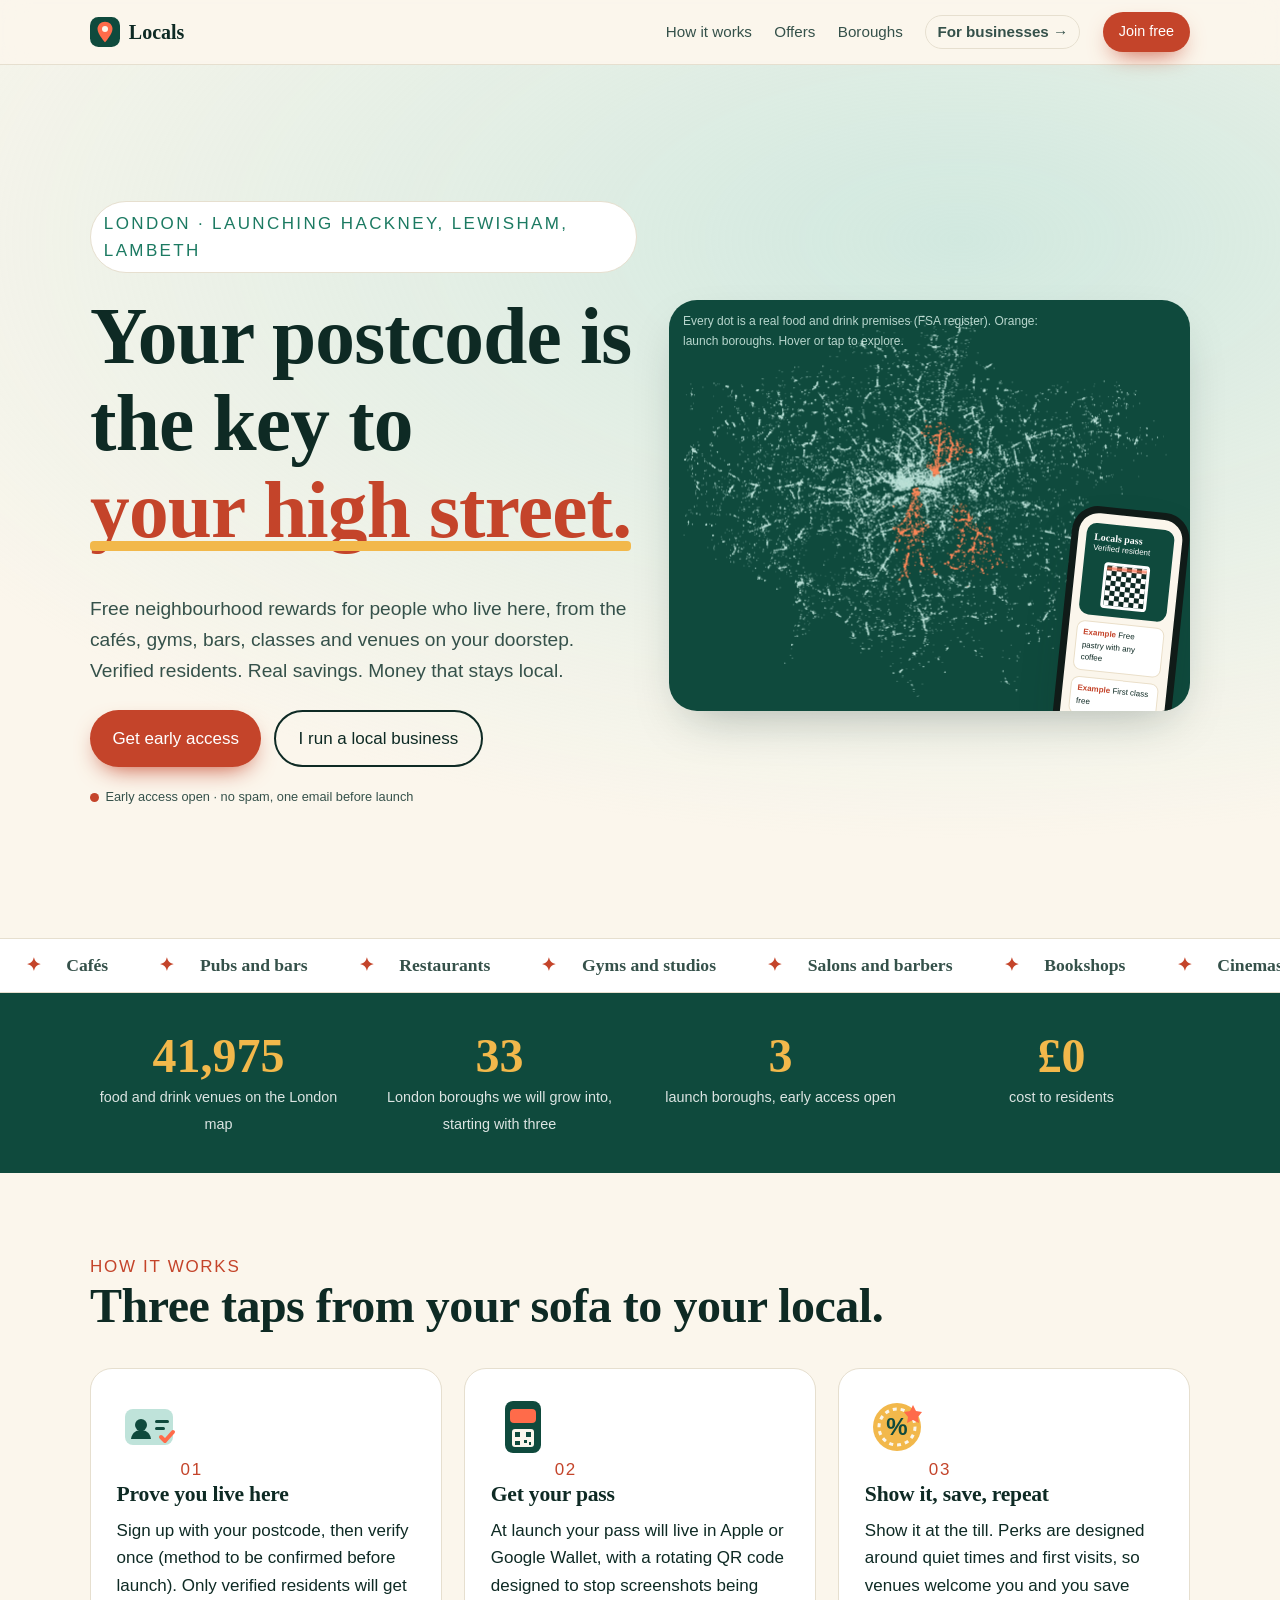
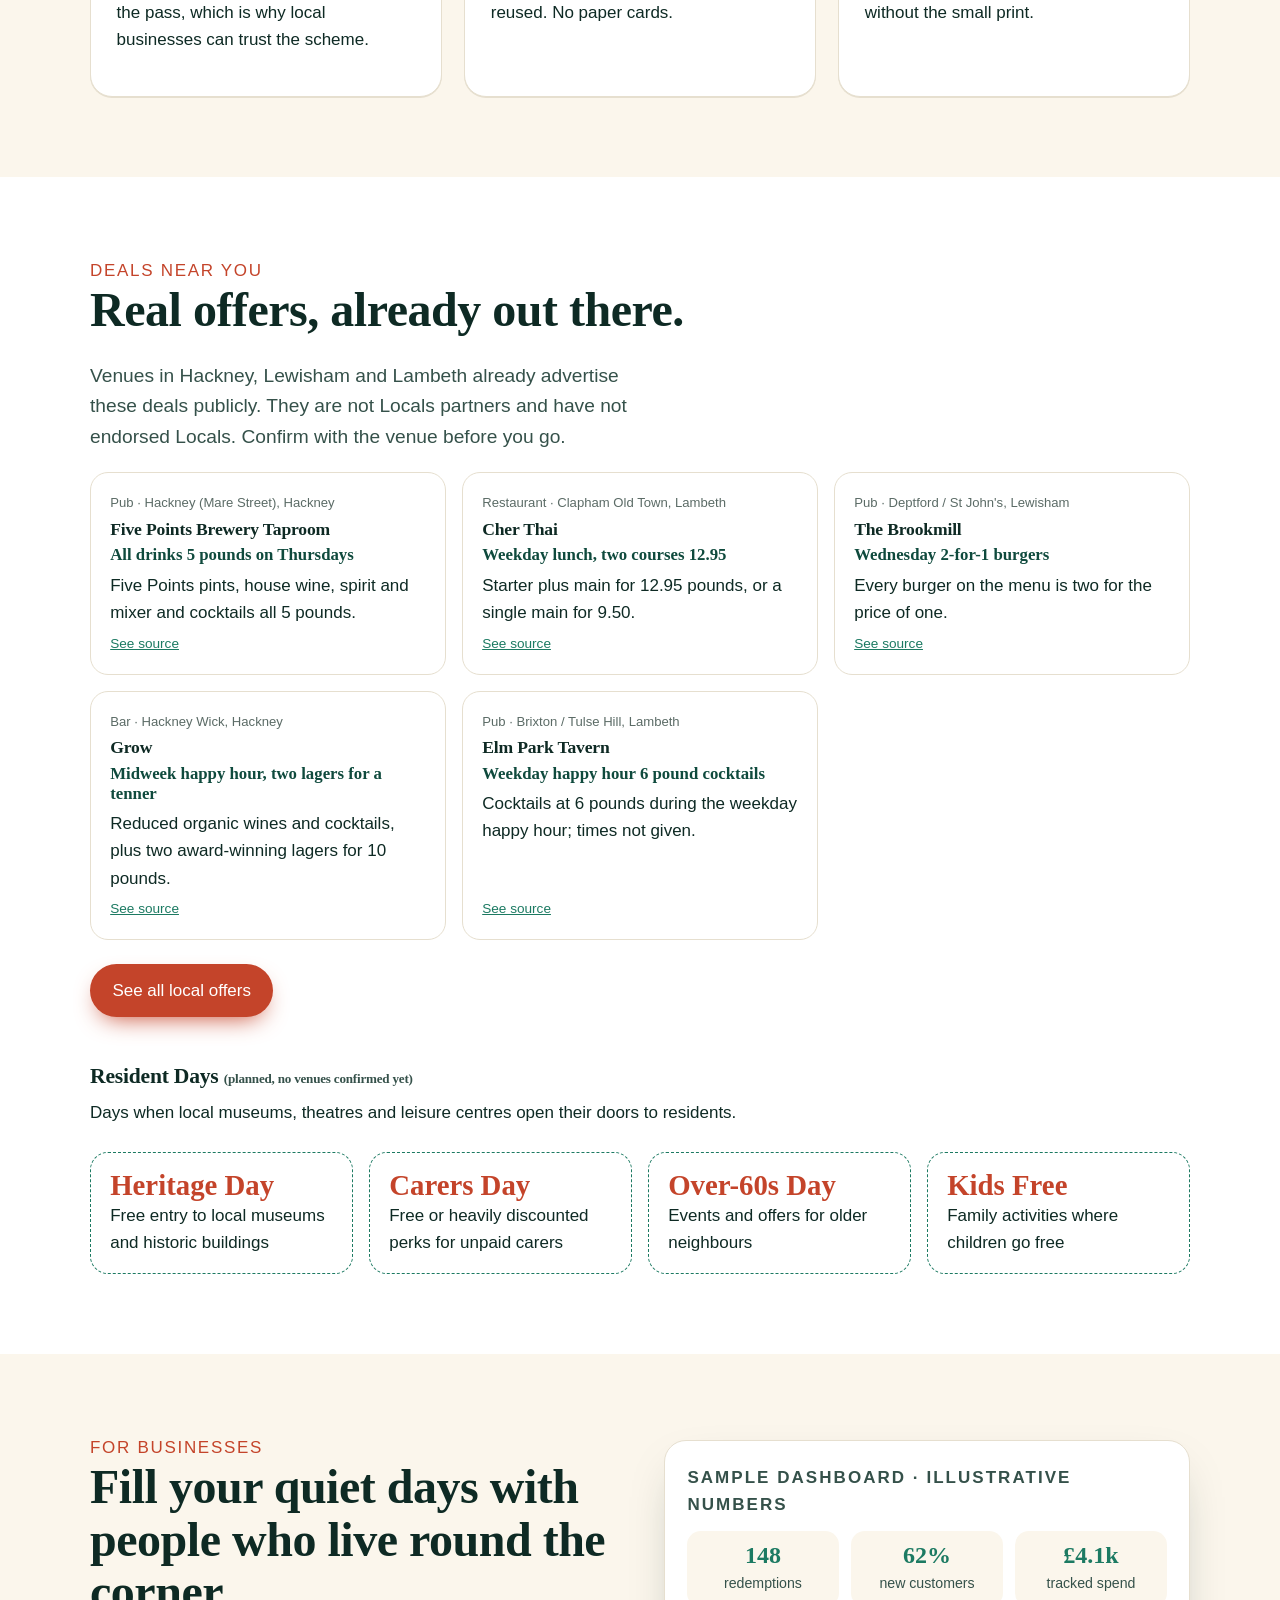
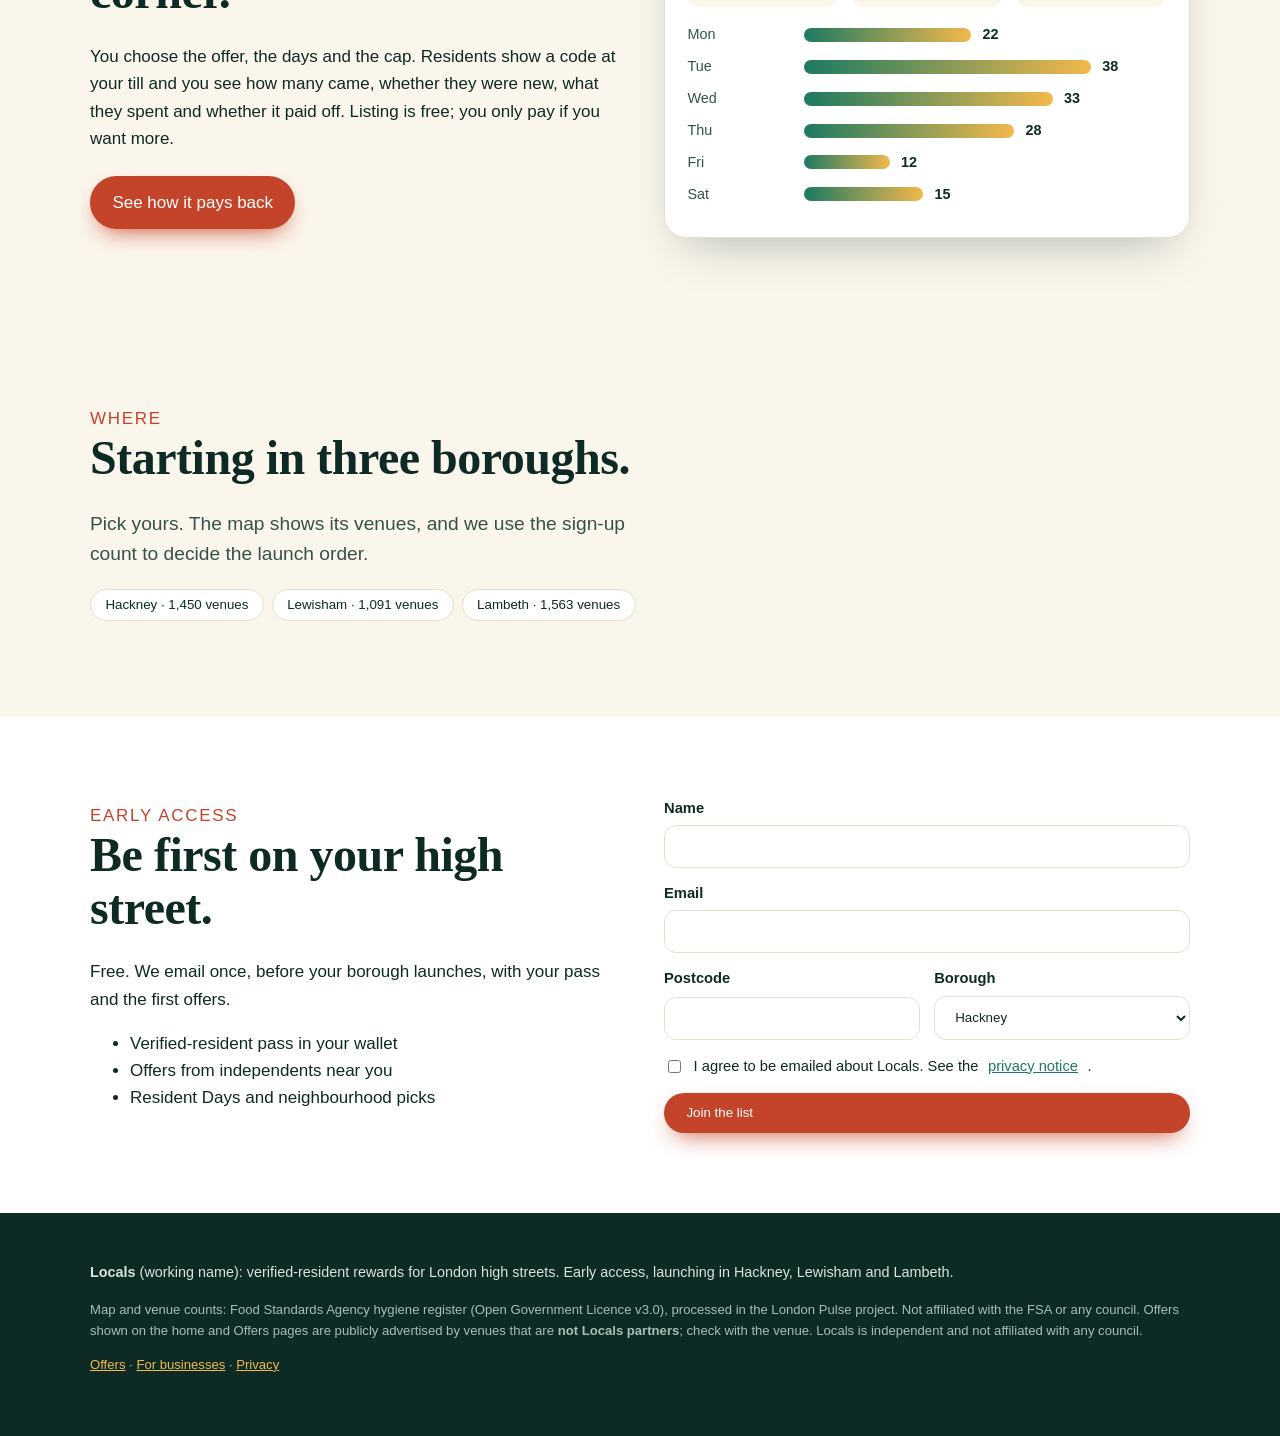
==== site/index.html @ 4d1e6194 "Launch Locals: resident site, business pages and live offers directory Static site with venue map, s" ====
<!DOCTYPE html>
<html lang="en-GB">
<head>
<meta charset="utf-8">
<meta name="viewport" content="width=device-width,initial-scale=1">
<title>Locals: free rewards for London residents, from your own high street</title>
<meta name="description" content="Verified-resident rewards from local businesses. Launching in Hackney, Lewisham and Lambeth.">
<meta property="og:title" content="Locals: free rewards for London residents, from your own high street"><meta property="og:description" content="Verified-resident rewards from local businesses. Launching in Hackney, Lewisham and Lambeth."><meta property="og:type" content="website">

<meta name="theme-color" content="#0f4a3d">
<meta property="og:image" content="https://cloudcruncher.github.io/london-locals/img/og.png"><meta name="twitter:card" content="summary_large_image">
<link rel="icon" href="img/favicon.svg" type="image/svg+xml">
<link rel="stylesheet" href="css/style.css">
</head>
<body class="res">
<a class="sr" href="#main">Skip to content</a>
<header class="top"><div class="wrap">
<a class="logo" href="index.html" aria-label="Locals home"><svg viewBox="0 0 32 32" aria-hidden="true"><rect width="32" height="32" rx="9" fill="#0f4a3d"/><path d="M16 5c-4.6 0-8 3.4-8 7.8 0 5.3 8 14.2 8 14.2s8-8.9 8-14.2C24 8.4 20.6 5 16 5z" fill="#ff6b4a"/><circle cx="16" cy="12.8" r="3.2" fill="#fbf6ec"/></svg>Locals</a>
<nav class="main" aria-label="Main"><a class="hide-sm" href="index.html#how">How it works</a><a href="offers.html">Offers</a><a href="index.html#boroughs">Boroughs</a><a class="aud" href="business.html">For businesses &rarr;</a><a class="btn sm" href="index.html#join">Join free</a></nav>
</div></header>

<main id="main">
<section class="hero"><div class="wrap">
<div>
<span class="eyebrow">London &middot; launching Hackney, Lewisham, Lambeth</span>
<h1>Your postcode is the key to <em>your high street.</em></h1>
<p class="lead">Free neighbourhood rewards for people who live here, from the cafés, gyms, bars, classes and venues on your doorstep. Verified residents. Real savings. Money that stays local.</p>
<div class="cta"><a class="btn" href="#join">Get early access</a><a class="btn alt" href="business.html">I run a local business</a></div>
<span class="badge-live">Early access open &middot; no spam, one email before launch</span>
</div>
<div class="mapbox" >
<canvas id="map" role="img" aria-label="Animated dot map of every food and drink premises in London"></canvas>
<div class="tip" id="tip"></div>
<div class="mapnote">Every dot is a real food and drink premises (FSA register). Orange: launch boroughs. Hover or tap to explore.</div>
<div class="phone" aria-hidden="true"><div class="scr"><div class="pass"><b>Locals pass</b>Verified resident<div class="qr"></div></div><div class="mini"><i>Example</i> Free pastry with any coffee</div><div class="mini"><i>Example</i> First class free</div><div class="mini"><i>Example</i> 2-for-1 Tuesdays</div></div></div>
</div>
</div></section>
<div class="marquee" aria-hidden="true"><div><span>Cafés</span><span>Pubs and bars</span><span>Restaurants</span><span>Gyms and studios</span><span>Salons and barbers</span><span>Bookshops</span><span>Cinemas and theatres</span><span>Classes and workshops</span><span>Markets</span><span>Cafés</span><span>Pubs and bars</span><span>Restaurants</span><span>Gyms and studios</span><span>Salons and barbers</span><span>Bookshops</span><span>Cinemas and theatres</span><span>Classes and workshops</span><span>Markets</span></div></div>
<div class="stats"><div class="wrap">
<div><b data-count="42399">0</b><span>food and drink venues on the London map</span></div>
<div><b data-count="33">0</b><span>London boroughs we will grow into, starting with three</span></div>
<div><b data-count="3">0</b><span>launch boroughs, early access open</span></div>
<div><b data-pre="£" data-count="0">£0</b><span>cost to residents</span></div>
</div></div>

<section id="how"><div class="wrap">
<span class="num">HOW IT WORKS</span><h2 class="reveal">Three taps from your sofa to your local.</h2>
<div class="steps">
<div class="card reveal"><svg class="ico" viewBox="0 0 64 64" aria-hidden="true"><rect x="8" y="14" width="48" height="36" rx="8" fill="#bfe3da"/><circle cx="24" cy="30" r="6" fill="#0f4a3d"/><path d="M14 44c1-7 6-9 10-9s9 2 10 9z" fill="#0f4a3d"/><rect x="38" y="25" width="14" height="3" rx="1.5" fill="#0f4a3d"/><rect x="38" y="32" width="10" height="3" rx="1.5" fill="#0f4a3d"/><path d="M44 42l4 4 8-9" stroke="#ff6b4a" stroke-width="4" fill="none" stroke-linecap="round" stroke-linejoin="round"/></svg><span class="num">01</span><h3>Prove you live here</h3><p>Sign up with your postcode, then verify once (method to be confirmed before launch). Only verified residents will get the pass, which is why local businesses can trust the scheme.</p></div>
<div class="card reveal"><svg class="ico" viewBox="0 0 64 64" aria-hidden="true"><rect x="14" y="6" width="36" height="52" rx="8" fill="#0f4a3d"/><rect x="19" y="14" width="26" height="14" rx="4" fill="#ff6b4a"/><rect x="21" y="34" width="22" height="18" rx="3" fill="#fbf6ec"/><path d="M24 37h5v5h-5zM35 37h5v5h-5zM24 46h5v4h-5zM33 45h3v3h-3zM38 47h2v3h-2z" fill="#0f4a3d"/></svg><span class="num">02</span><h3>Get your pass</h3><p>At launch your pass will live in Apple or Google Wallet, with a rotating QR code designed to stop screenshots being reused. No paper cards.</p></div>
<div class="card reveal"><svg class="ico" viewBox="0 0 64 64" aria-hidden="true"><circle cx="32" cy="32" r="24" fill="#f2b84b"/><circle cx="32" cy="32" r="18" fill="none" stroke="#fbf6ec" stroke-width="3" stroke-dasharray="4 4"/><text x="32" y="40" text-anchor="middle" font-size="24" font-weight="700" font-family="Georgia" fill="#0f4a3d">%</text><path d="M48 10l3 6 6 1-4 5 1 6-6-3-6 3 1-6-4-5 6-1z" fill="#ff6b4a"/></svg><span class="num">03</span><h3>Show it, save, repeat</h3><p>Show it at the till. Perks are designed around quiet times and first visits, so venues welcome you and you save without the small print.</p></div>
</div></div></section>

<section id="offers" style="background:var(--paper)"><div class="wrap">
<span class="num">DEALS NEAR YOU</span><h2 class="reveal">Real offers, already out there.</h2>
<p class="lead">Venues in Hackney, Lewisham and Lambeth already advertise these deals publicly. They are not Locals partners and have not endorsed Locals. Confirm with the venue before you go.</p>
<div class="dir" id="teaser" aria-live="polite"></div>
<p style="margin-top:1.5rem"><a class="btn" href="offers.html">See all local offers</a></p>
<h3 style="margin-top:3rem">Resident Days <span class="fine">(planned, no venues confirmed yet)</span></h3>
<p>Days when local museums, theatres and leisure centres open their doors to residents.</p>
<div class="days">
<div class="day reveal"><b>Heritage Day</b>Free entry to local museums and historic buildings</div>
<div class="day reveal"><b>Carers Day</b>Free or heavily discounted perks for unpaid carers</div>
<div class="day reveal"><b>Over-60s Day</b>Events and offers for older neighbours</div>
<div class="day reveal"><b>Kids Free</b>Family activities where children go free</div>
</div>
</div></section>

<section><div class="wrap split">
<div>
<span class="num">FOR BUSINESSES</span><h2 class="reveal">Fill your quiet days with people who live round the corner.</h2>
<p>You choose the offer, the days and the cap. Residents show a code at your till and you see how many came, whether they were new, what they spent and whether it paid off. Listing is free; you only pay if you want more.</p>
<div class="cta"><a class="btn" href="business.html">See how it pays back</a></div>
</div>
<div class="dash reveal">
<h4>Sample dashboard &middot; illustrative numbers</h4>
<div class="kpis"><div><b>148</b><small>redemptions</small></div><div><b>62%</b><small>new customers</small></div><div><b>£4.1k</b><small>tracked spend</small></div></div>
<div class="bar"><span>Mon</span><i data-w="35"></i><b>22</b></div>
<div class="bar"><span>Tue</span><i data-w="60"></i><b>38</b></div>
<div class="bar"><span>Wed</span><i data-w="52"></i><b>33</b></div>
<div class="bar"><span>Thu</span><i data-w="44"></i><b>28</b></div>
<div class="bar"><span>Fri</span><i data-w="18"></i><b>12</b></div>
<div class="bar"><span>Sat</span><i data-w="25"></i><b>15</b></div>
</div>
</div></section>

<section id="boroughs"><div class="wrap">
<span class="num">WHERE</span><h2 class="reveal">Starting in three boroughs.</h2>
<p class="lead">Pick yours. The map shows its venues, and we use the sign-up count to decide the launch order.</p>
<div class="chips" id="bchips" role="group" aria-label="Borough"></div>
</div></section>

<section id="join" style="background:var(--paper)"><div class="wrap split">
<div><span class="num">EARLY ACCESS</span><h2>Be first on your high street.</h2><p>Free. We email once, before your borough launches, with your pass and the first offers.</p>
<ul><li>Verified-resident pass in your wallet</li><li>Offers from independents near you</li><li>Resident Days and neighbourhood picks</li></ul></div>
<form class="f" data-signup="resident" novalidate>
<label>Name<input name="name" autocomplete="name" required></label>
<label>Email<input name="email" type="email" autocomplete="email" required></label>
<div class="row"><label>Postcode<input name="postcode" autocomplete="postal-code" required></label>
<label>Borough<select name="borough" id="bsel"><option>Hackney</option><option>Lewisham</option><option>Lambeth</option><option>Another London borough</option></select></label></div>
<input name="website" tabindex="-1" autocomplete="off" style="position:absolute;left:-9999px" aria-hidden="true">
<label style="font-weight:400;display:flex;gap:.6rem"><input type="checkbox" name="consent" required style="width:auto">I agree to be emailed about Locals. See the <a href="privacy.html">privacy notice</a>.</label>
<button class="btn" type="submit">Join the list</button>
<div class="msg" role="status"></div>
</form>
</div></section>
</main>
<script src="config.js"></script>
<script src="js/model.js"></script>
<script src="js/map.js"></script>
<script src="js/main.js"></script>
<script src="js/teaser.js"></script>
<script>
(async()=>{
  const meta=await fetch('data/boroughs.json').then(r=>r.json()), M=LocalsModel;
  const chips=document.getElementById('bchips'),sel=document.getElementById('bsel');
  LOCALS.LAUNCH_BOROUGHS.forEach(n=>{const b=meta.boroughs.find(x=>x.name===n),c=document.createElement('button');c.type='button';c.className='chip';c.setAttribute('aria-pressed','false');
    c.textContent=n+' \u00b7 '+b.venues.toLocaleString('en-GB')+' venues';
    c.onclick=()=>{chips.querySelectorAll('.chip').forEach(x=>x.setAttribute('aria-pressed','false'));c.setAttribute('aria-pressed','true');sel.value=n;window.highlightBorough&&highlightBorough(n);document.querySelector('.hero').scrollIntoView({behavior:matchMedia('(prefers-reduced-motion: reduce)').matches?'auto':'smooth'})};chips.appendChild(c)});
})();
</script>
<footer><div class="wrap">
<p><b>Locals</b> (working name): verified-resident rewards for London high streets. Early access, launching in Hackney, Lewisham and Lambeth.</p>
<p class="fine">Map and venue counts: Food Standards Agency hygiene register (Open Government Licence v3.0), processed in the London Pulse project. Not affiliated with the FSA or any council. Offers shown on the home and Offers pages are publicly advertised by venues that are <b>not Locals partners</b>; check with the venue. Locals is independent and not affiliated with any council.</p>
<p class="fine"><a href="offers.html">Offers</a> &middot; <a href="business.html">For businesses</a> &middot; <a href="privacy.html">Privacy</a></p>
</div></footer>
</body></html>
---- site/css/style.css ----
:root{--btn:#c4442a;--fill:#0f4a3d;--ink:#0e2a24;--ink2:#35514a;--cream:#fbf6ec;--paper:#fff;--line:#e6dfcf;--green:#0f4a3d;--green2:#1c7a62;--coral:#c4442a;--gold:#f2b84b;--sky:#bfe3da;--shadow:0 20px 50px -20px rgba(14,42,36,.35)}
@media (prefers-color-scheme:dark){:root{--ink:#f3efe4;--ink2:#b9c6c0;--cream:#0b1a17;--paper:#12261f;--line:#25403a;--green:#2fa588;--coral:#ff8a6b;--green2:#4fc3a1;--sky:#17372f;--shadow:0 20px 50px -20px rgba(0,0,0,.7)}}
*{box-sizing:border-box}html{scroll-behavior:smooth}
body{margin:0;background:var(--cream);color:var(--ink);font:17px/1.6 -apple-system,BlinkMacSystemFont,"Segoe UI",Roboto,sans-serif;-webkit-font-smoothing:antialiased}
h1,h2,h3{font-family:Georgia,"Iowan Old Style","Times New Roman",serif;line-height:1.1;margin:0 0 .5em;letter-spacing:-.01em}
h1{font-size:clamp(2.6rem,6.2vw,5rem)}h2{font-size:clamp(1.9rem,4vw,3rem)}h3{font-size:1.35rem}
a{color:var(--green2)}p{margin:0 0 1em}
.wrap{max-width:1140px;margin:0 auto;padding:0 1.25rem}
.sr{position:absolute;left:-9999px}.sr:focus{left:1rem;top:1rem;z-index:99;background:var(--paper);padding:.6rem 1rem;border-radius:8px}
:focus-visible{outline:3px solid var(--coral);outline-offset:3px;border-radius:6px}
header.top{position:sticky;top:0;z-index:20;backdrop-filter:blur(14px);background:color-mix(in srgb,var(--cream) 82%,transparent);border-bottom:1px solid var(--line)}
header.top .wrap{display:flex;align-items:center;justify-content:space-between;height:64px;gap:1rem}
.logo{display:flex;align-items:center;gap:.55rem;font:700 1.25rem Georgia,serif;color:var(--ink);text-decoration:none}
.logo svg{width:30px;height:30px}
nav.main{display:flex;gap:1.4rem;align-items:center;font-size:.95rem}
nav.main a{color:var(--ink2);text-decoration:none}nav.main a:hover{color:var(--coral)}
.btn{display:inline-flex;align-items:center;gap:.5rem;background:var(--btn);color:#fff;border:0;border-radius:99px;padding:.8rem 1.4rem;font:600 1rem inherit;text-decoration:none;cursor:pointer;transition:transform .2s,box-shadow .2s;box-shadow:0 10px 24px -10px var(--btn)}
.btn:hover{transform:translateY(-2px);box-shadow:0 16px 30px -10px var(--btn)}
.btn.alt{background:transparent;color:var(--ink);border:2px solid var(--ink);box-shadow:none}
.btn.sm{padding:.5rem 1rem;font-size:.9rem}
@media(max-width:760px){nav.main a:not(.btn){display:none}}
/* hero */
.hero{position:relative;overflow:hidden;background:radial-gradient(1200px 600px at 75% 20%,color-mix(in srgb,var(--sky) 70%,transparent),transparent),var(--cream)}
.hero .wrap{display:grid;grid-template-columns:1.05fr 1fr;gap:2rem;align-items:center;padding-top:3.5rem;padding-bottom:3rem}
@media(max-width:900px){.hero .wrap{grid-template-columns:1fr}}
.eyebrow{display:inline-block;font:600 .8rem/1 inherit;letter-spacing:.14em;text-transform:uppercase;color:var(--green2);background:var(--paper);border:1px solid var(--line);padding:.5rem .8rem;border-radius:99px;margin-bottom:1.2rem}
.hero h1 em{font-style:normal;color:var(--coral);position:relative}@media(min-width:520px){.hero h1 em{white-space:nowrap}}
.hero h1 em::after{content:"";position:absolute;left:0;right:0;bottom:.05em;height:.12em;background:var(--gold);border-radius:4px;transform-origin:left;animation:underline 1.2s .8s both cubic-bezier(.2,.8,.2,1)}
@keyframes underline{from{transform:scaleX(0)}}
.lead{font-size:1.2rem;color:var(--ink2);max-width:34rem}
.cta{display:flex;gap:.8rem;flex-wrap:wrap;margin:1.5rem 0 1rem}
.mapbox{position:relative;aspect-ratio:1.27;border-radius:28px;background:var(--green);box-shadow:var(--shadow);overflow:hidden}
.mapbox canvas{position:absolute;inset:0;width:100%;height:100%}
.tip{position:absolute;pointer-events:none;background:var(--paper);color:var(--ink);padding:.45rem .7rem;border-radius:10px;font-size:.85rem;box-shadow:var(--shadow);transform:translate(-50%,-130%);opacity:0;transition:opacity .15s;white-space:nowrap}
.mapnote{position:absolute;left:14px;top:12px;color:#d6efe7;font-size:.75rem;opacity:.85;max-width:70%}
.phone{position:absolute;right:10px;bottom:-34px;width:118px;aspect-ratio:9/18;background:#101b18;border-radius:26px;padding:7px;box-shadow:var(--shadow);animation:float 6s ease-in-out infinite;transform:rotate(6deg)}
@media(max-width:600px){.phone{width:110px;right:4px}}
.phone .scr{height:100%;background:#fbf6ec;border-radius:20px;padding:10px 8px;display:flex;flex-direction:column;gap:6px;color:#0e2a24;font-size:8px;overflow:hidden}
.phone .pass{background:var(--green);color:#fff;border-radius:10px;padding:8px}
.phone .pass b{display:block;font:700 10px Georgia,serif}
.qr{width:46px;height:46px;margin:6px auto 0;background:conic-gradient(#fff 25%,#0e2a24 0 50%,#fff 0 75%,#0e2a24 0) 0 0/10px 10px;border:3px solid #fff;border-radius:4px;position:relative;overflow:hidden}
.qr::after{content:"";position:absolute;left:0;right:0;height:6px;background:linear-gradient(transparent,rgba(255,107,74,.8),transparent);animation:scan 2.2s linear infinite}
@keyframes scan{from{top:-6px}to{top:46px}}
.phone .mini{background:#fff;border-radius:8px;padding:5px 6px;border:1px solid #eadfc9}
.phone .mini i{color:var(--coral);font-style:normal;font-weight:700}
@keyframes float{50%{transform:rotate(6deg) translateY(-12px)}}
/* sections */
section{padding:5rem 0}
.stats{background:var(--fill);color:#fff;padding:2.2rem 0}
.stats .wrap{display:grid;grid-template-columns:repeat(auto-fit,minmax(170px,1fr));gap:1.5rem;text-align:center}
.stats b{display:block;font:700 clamp(2rem,4vw,3rem) Georgia,serif;color:var(--gold)}
.stats span{font-size:.9rem;opacity:.85}
.steps{display:grid;grid-template-columns:repeat(auto-fit,minmax(250px,1fr));gap:1.4rem;margin-top:2.2rem}
.card{background:var(--paper);border:1px solid var(--line);border-radius:22px;padding:1.6rem;box-shadow:0 1px 0 var(--line);transition:transform .25s,box-shadow .25s}
.card:hover{transform:translateY(-6px);box-shadow:var(--shadow)}
.card .ico{width:64px;height:64px;margin-bottom:1rem}
.num{font:700 .9rem inherit;color:var(--coral);letter-spacing:.1em}
.offers{display:grid;grid-template-columns:repeat(auto-fit,minmax(240px,1fr));gap:1.2rem;margin-top:2rem}
.offer{border-radius:22px;padding:1.4rem;color:#fff;min-height:210px;display:flex;flex-direction:column;justify-content:space-between;position:relative;overflow:hidden;transition:transform .3s}
.offer:hover{transform:rotate(-1.2deg) scale(1.02)}
.offer .pct{font:700 3.2rem/1 Georgia,serif}
.offer small{opacity:.9}
.offer .tagx{position:absolute;top:12px;right:12px;font-size:.65rem;background:rgba(0,0,0,.28);padding:.2rem .5rem;border-radius:99px;letter-spacing:.05em}
.o1{background:linear-gradient(135deg,#0f4a3d,#1c7a62)}.o2{background:linear-gradient(135deg,#a8361e,#c4442a)}.o3{background:linear-gradient(135deg,#5b3d99,#8f6fe0)}.o4{background:linear-gradient(135deg,#c9871a,#f2b84b);color:#2a1d00}
.days{display:grid;grid-template-columns:repeat(auto-fit,minmax(200px,1fr));gap:1rem;margin-top:1.6rem}
.day{background:var(--paper);border:1px dashed var(--green2);border-radius:18px;padding:1rem 1.2rem}
.day b{font:700 1.8rem Georgia,serif;color:var(--coral);display:block}
.split{display:grid;grid-template-columns:1fr 1fr;gap:3rem;align-items:center}
@media(max-width:860px){.split{grid-template-columns:1fr}}
.dash{background:var(--paper);border:1px solid var(--line);border-radius:22px;padding:1.4rem;box-shadow:var(--shadow)}
.dash h4{margin:0 0 .8rem;font:600 .8rem inherit;text-transform:uppercase;letter-spacing:.12em;color:var(--ink2)}
.bar{display:flex;align-items:center;gap:.7rem;margin:.55rem 0;font-size:.9rem}
.bar span{width:105px;color:var(--ink2)}.bar i{display:block;height:14px;border-radius:99px;background:linear-gradient(90deg,var(--green2),var(--gold));width:0;transition:width 1.4s cubic-bezier(.2,.8,.2,1)}.bar b{min-width:3.5rem}
.kpis{display:grid;grid-template-columns:repeat(3,1fr);gap:.8rem;margin-bottom:1rem}
.kpis div{background:var(--cream);border-radius:14px;padding:.7rem;text-align:center}
.kpis b{display:block;font:700 1.5rem Georgia,serif;color:var(--green2)}.kpis small{color:var(--ink2)}
.chips{display:flex;gap:.5rem;flex-wrap:wrap;margin:1rem 0}
.chip{border:1.5px solid var(--line);background:var(--paper);color:var(--ink);padding:.45rem .9rem;border-radius:99px;cursor:pointer;font:500 .9rem inherit}
.chip[aria-pressed=true]{background:var(--fill);color:#fff;border-color:var(--fill)}
.money-band{background:linear-gradient(160deg,var(--fill),#06231d);color:#fff}
.money-band h2,.money-band p{color:#fff}.money-band .big{font:700 clamp(2.4rem,6vw,4.5rem) Georgia,serif;color:var(--gold)}
.flow{display:grid;grid-template-columns:repeat(auto-fit,minmax(200px,1fr));gap:1rem;margin-top:1.6rem}
.flow div{background:rgba(255,255,255,.08);border:1px solid rgba(255,255,255,.15);border-radius:18px;padding:1.1rem}
.flow b{font:700 1.7rem Georgia,serif;color:var(--gold);display:block}
form.f{display:grid;gap:.9rem;max-width:560px}
form.f label{display:grid;gap:.3rem;font-weight:600;font-size:.92rem}
form.f input,form.f select,form.f textarea{padding:.8rem 1rem;border-radius:12px;border:1.5px solid var(--line);background:var(--paper);color:var(--ink);font:1rem inherit}
form.f .row{display:grid;grid-template-columns:1fr 1fr;gap:.9rem}
@media(max-width:560px){form.f .row{grid-template-columns:1fr}}
.msg{padding:.9rem 1.1rem;border-radius:12px;background:var(--sky);color:var(--ink);display:none}
.msg.show{display:block}
.fine{font-size:.82rem;color:var(--ink2)}
.js .reveal{opacity:0;transform:translateY(28px);transition:opacity .8s,transform .8s cubic-bezier(.2,.8,.2,1)}
.js .reveal.in{opacity:1;transform:none}
footer{background:var(--ink);color:#d9e4df;padding:3rem 0;font-size:.9rem}
@media(prefers-color-scheme:dark){footer{background:#06100d}}
footer a{color:var(--gold)}
/* money page */
.ctl{display:grid;grid-template-columns:repeat(auto-fit,minmax(210px,1fr));gap:.8rem 1.2rem;background:var(--paper);border:1px solid var(--line);border-radius:20px;padding:1.2rem}
.ctl label{display:grid;gap:.2rem;font-size:.82rem;font-weight:600;color:var(--ink2)}
.ctl output{font:700 1rem Georgia,serif;color:var(--ink)}
.ctl input[type=range]{width:100%;accent-color:var(--coral)}
.seg{display:inline-flex;border:1.5px solid var(--ink);border-radius:99px;overflow:hidden;margin:1rem 0}
.seg button{border:0;background:transparent;color:var(--ink);padding:.5rem 1.1rem;font:600 .9rem inherit;cursor:pointer}
.seg button[aria-pressed=true]{background:var(--ink);color:var(--cream)}
.hl{display:grid;grid-template-columns:repeat(auto-fit,minmax(200px,1fr));gap:1rem;margin:1.5rem 0}
.hl div{background:var(--paper);border:1px solid var(--line);border-radius:18px;padding:1rem 1.2rem}
.hl b{font:700 2rem Georgia,serif;display:block}.pos{color:var(--green2)}.neg{color:var(--coral)}
svg text{font-family:-apple-system,sans-serif}
.tbl{width:100%;border-collapse:collapse;font-size:.92rem}
.tbl th,.tbl td{padding:.55rem .7rem;border-bottom:1px solid var(--line);text-align:right}.tbl th:first-child,.tbl td:first-child{text-align:left}
.note{background:var(--paper);border-left:5px solid var(--gold);padding:1rem 1.2rem;border-radius:0 14px 14px 0;font-size:.92rem}
@media(prefers-reduced-motion:reduce){.draw{stroke-dashoffset:0!important}*{animation:none!important;transition:none!important}.reveal{opacity:1;transform:none}html{scroll-behavior:auto}}
@keyframes dash{to{stroke-dashoffset:0}}
.draw{stroke-dasharray:1;stroke-dashoffset:1;animation:dash 1.6s forwards}
.tblwrap{overflow-x:auto}
.skyline{display:block;width:100%;height:auto;color:var(--green);opacity:.9}
.badge-live{display:inline-flex;align-items:center;gap:.4rem;font-size:.8rem;color:var(--ink2)}
.badge-live::before{content:"";width:9px;height:9px;border-radius:50%;background:var(--coral);animation:pulse 1.8s infinite}
@keyframes pulse{0%{box-shadow:0 0 0 0 rgba(255,107,74,.6)}100%{box-shadow:0 0 0 14px rgba(255,107,74,0)}}
.marquee{overflow:hidden;white-space:nowrap;border-block:1px solid var(--line);padding:.8rem 0;background:var(--paper)}
.marquee div{display:inline-block;animation:slide 40s linear infinite;font:600 1.1rem Georgia,serif;color:var(--ink2)}
.marquee span{margin:0 1.6rem}.marquee span::before{content:"\2726";color:var(--coral);margin-right:1.6rem}
@keyframes slide{to{transform:translateX(-50%)}}

footer .fine{color:#a9bdb6}
.hl.three{grid-template-columns:repeat(3,1fr)}@media(max-width:700px){.hl.three{grid-template-columns:1fr 1fr}}
section.tight{padding:2rem 0}
.pagehead{background:radial-gradient(900px 400px at 80% 0,color-mix(in srgb,var(--sky) 60%,transparent),transparent),var(--cream)}
.pagehead .wrap{padding-top:3rem;padding-bottom:2rem;max-width:820px}
.dir{display:grid;grid-template-columns:repeat(auto-fill,minmax(280px,1fr));gap:1rem;margin-top:1rem}
.dcard{background:var(--paper);border:1px solid var(--line);border-radius:18px;padding:1.2rem;display:flex;flex-direction:column;gap:.4rem}
.dcard h3{margin:0;font-size:1.1rem}.dcard .meta{font-size:.82rem;color:var(--muted,#5b6b66)}
.dcard .ot{font:700 1.05rem Georgia,serif;color:var(--fill)}
.dcard a.src{margin-top:auto;font-size:.85rem}
@media(prefers-color-scheme:dark){.dcard .ot{color:var(--coral)}}
.pagehead h1{font-size:clamp(2rem,5vw,3.2rem);margin:.3rem 0 1rem}
.pagehead+section{padding-top:1.5rem}
.pagehead .wrap{padding-bottom:1rem}
.pagehead{padding:0}
@media(max-width:760px){
 nav.main a:not(.btn){display:inline}nav.main a.hide-sm{display:none}
 header.top .wrap{height:auto;min-height:64px;flex-wrap:wrap;padding-top:.5rem;padding-bottom:.5rem}
 nav.main{gap:.8rem;font-size:.85rem;flex-wrap:wrap}
}
nav.main a.aud{border:1.5px solid var(--line);border-radius:99px;padding:.25rem .7rem;font-weight:600}
body.biz header.top{background:#0f4a3d;border-bottom-color:#0f4a3d}
body.biz header.top .logo,body.biz header.top nav.main a:not(.btn){color:#fbf6ec}
body.biz nav.main a.aud{border-color:rgba(251,246,236,.4)}
body.biz header.top nav.main a:hover{color:#f2b84b}
nav.main a.btn{color:#fff}nav.main a.btn:hover{color:#fff}
:root{--muted:#5b6b66}@media(prefers-color-scheme:dark){:root{--muted:#a9bdb5}}
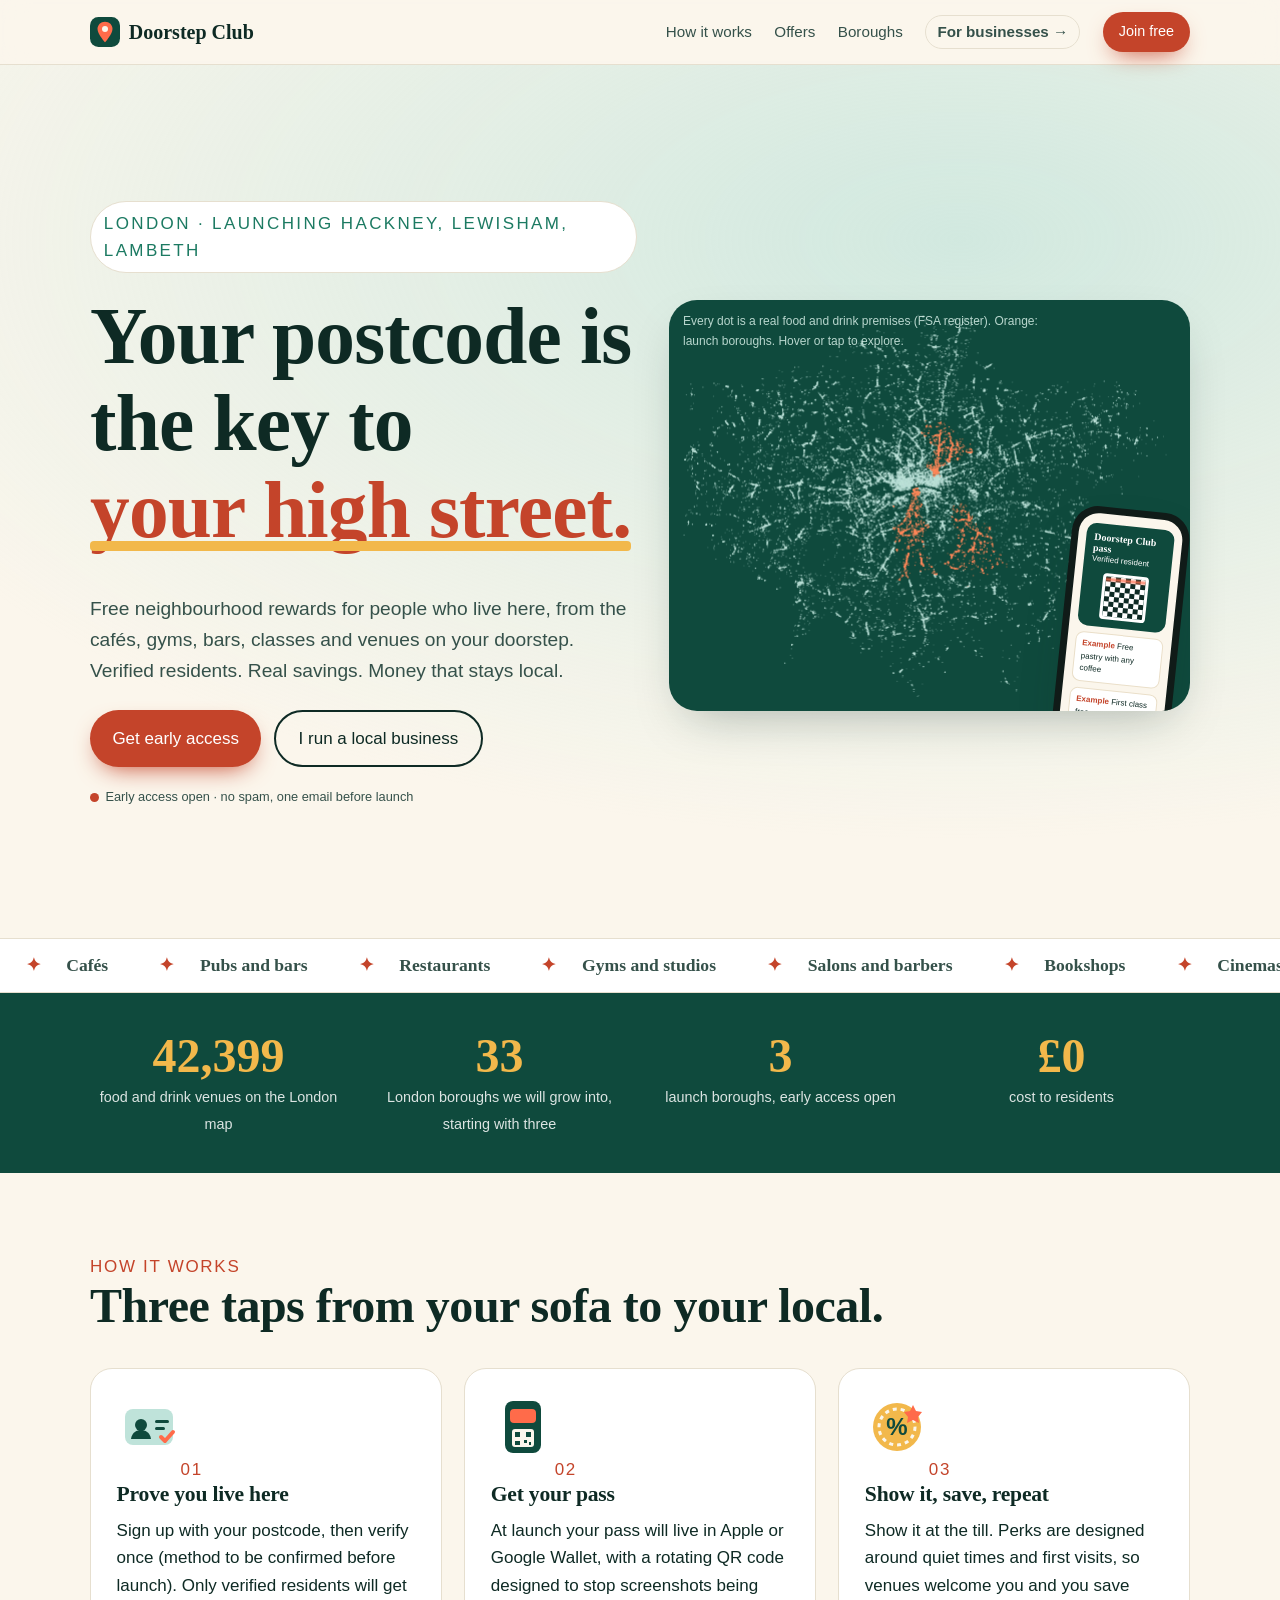
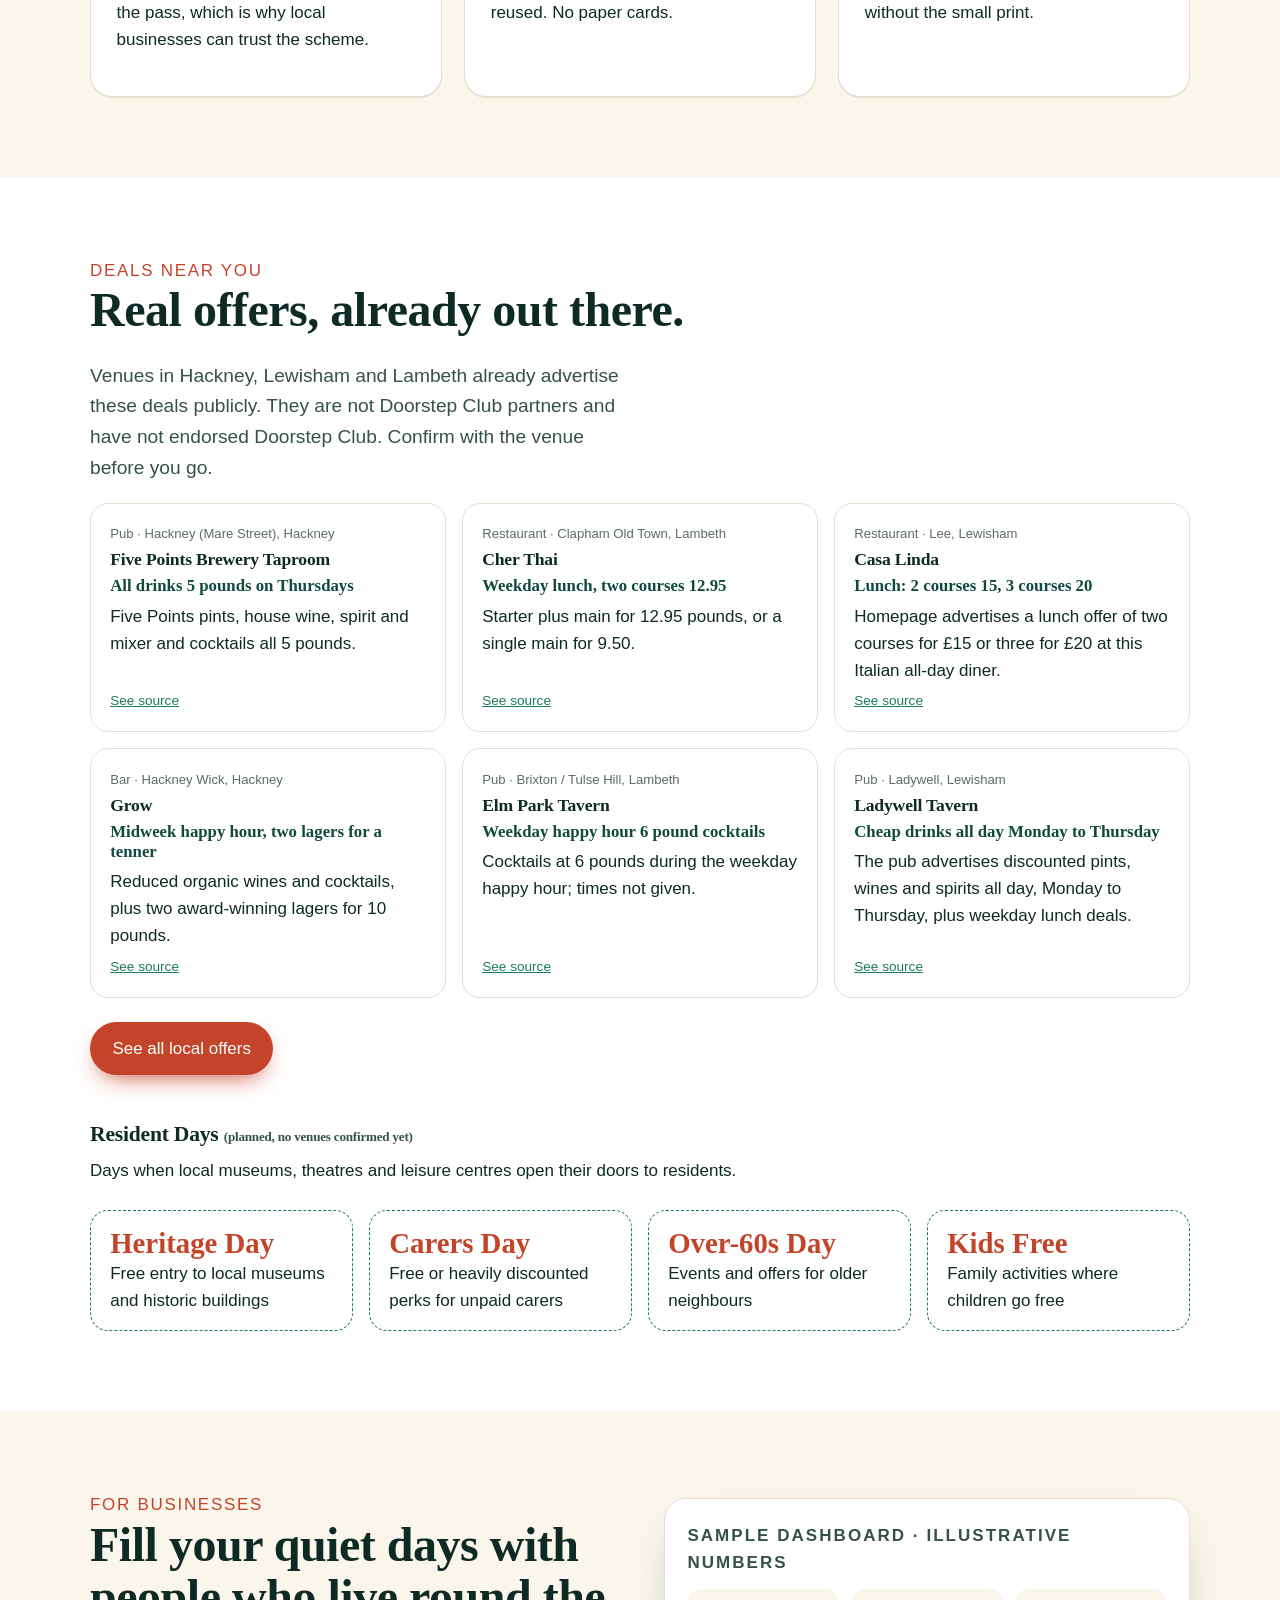
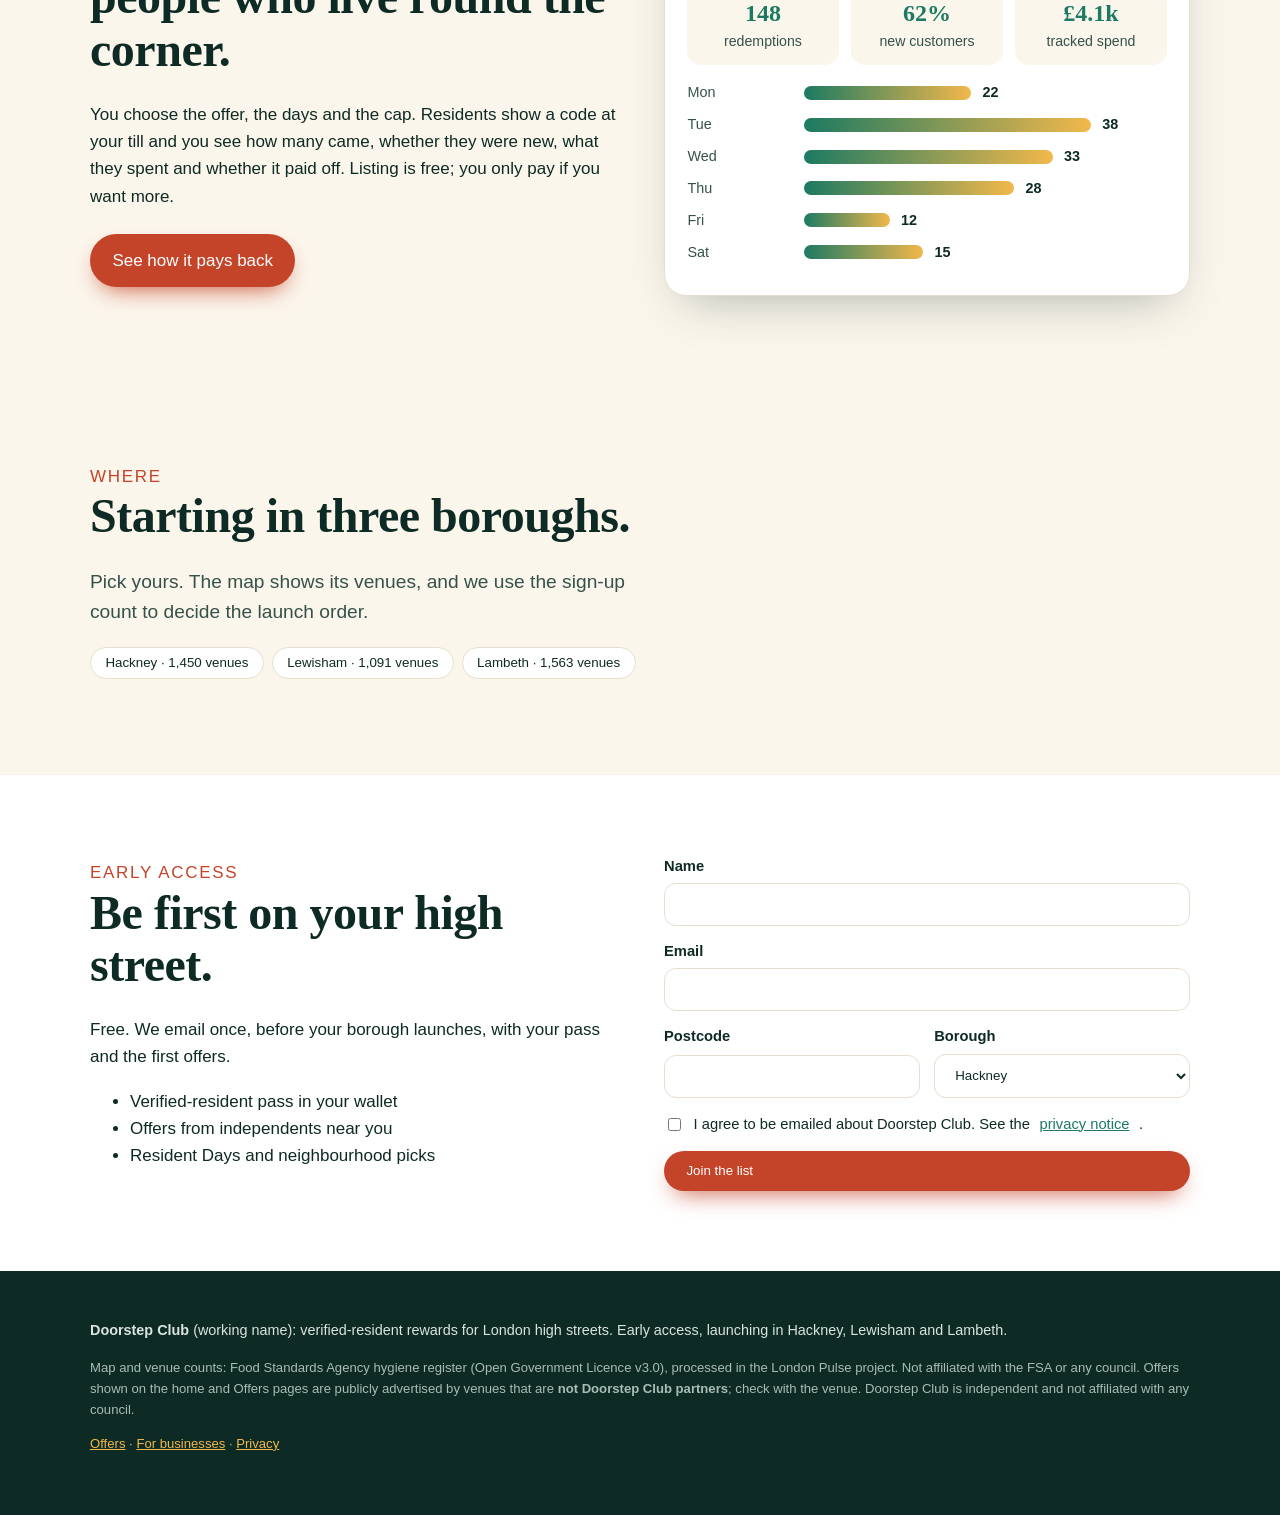
==== commit db98f6b9: "Rename site to Doorstep Club Co-Authored-By: Claude Sonnet 5.5 <noreply@anthropic.com>" ====
--- a/site/index.html
+++ b/site/index.html
@@ -3,9 +3,9 @@
 <head>
 <meta charset="utf-8">
 <meta name="viewport" content="width=device-width,initial-scale=1">
-<title>Locals: free rewards for London residents, from your own high street</title>
+<title>Doorstep Club: free rewards for London residents, from your own high street</title>
 <meta name="description" content="Verified-resident rewards from local businesses. Launching in Hackney, Lewisham and Lambeth.">
-<meta property="og:title" content="Locals: free rewards for London residents, from your own high street"><meta property="og:description" content="Verified-resident rewards from local businesses. Launching in Hackney, Lewisham and Lambeth."><meta property="og:type" content="website">
+<meta property="og:title" content="Doorstep Club: free rewards for London residents, from your own high street"><meta property="og:description" content="Verified-resident rewards from local businesses. Launching in Hackney, Lewisham and Lambeth."><meta property="og:type" content="website">
 
 <meta name="theme-color" content="#0f4a3d">
 <meta property="og:image" content="https://cloudcruncher.github.io/london-locals/img/og.png"><meta name="twitter:card" content="summary_large_image">
@@ -15,7 +15,7 @@
 <body class="res">
 <a class="sr" href="#main">Skip to content</a>
 <header class="top"><div class="wrap">
-<a class="logo" href="index.html" aria-label="Locals home"><svg viewBox="0 0 32 32" aria-hidden="true"><rect width="32" height="32" rx="9" fill="#0f4a3d"/><path d="M16 5c-4.6 0-8 3.4-8 7.8 0 5.3 8 14.2 8 14.2s8-8.9 8-14.2C24 8.4 20.6 5 16 5z" fill="#ff6b4a"/><circle cx="16" cy="12.8" r="3.2" fill="#fbf6ec"/></svg>Locals</a>
+<a class="logo" href="index.html" aria-label="Doorstep Club home"><svg viewBox="0 0 32 32" aria-hidden="true"><rect width="32" height="32" rx="9" fill="#0f4a3d"/><path d="M16 5c-4.6 0-8 3.4-8 7.8 0 5.3 8 14.2 8 14.2s8-8.9 8-14.2C24 8.4 20.6 5 16 5z" fill="#ff6b4a"/><circle cx="16" cy="12.8" r="3.2" fill="#fbf6ec"/></svg>Doorstep Club</a>
 <nav class="main" aria-label="Main"><a class="hide-sm" href="index.html#how">How it works</a><a href="offers.html">Offers</a><a href="index.html#boroughs">Boroughs</a><a class="aud" href="business.html">For businesses &rarr;</a><a class="btn sm" href="index.html#join">Join free</a></nav>
 </div></header>
 
@@ -32,7 +32,7 @@
 <canvas id="map" role="img" aria-label="Animated dot map of every food and drink premises in London"></canvas>
 <div class="tip" id="tip"></div>
 <div class="mapnote">Every dot is a real food and drink premises (FSA register). Orange: launch boroughs. Hover or tap to explore.</div>
-<div class="phone" aria-hidden="true"><div class="scr"><div class="pass"><b>Locals pass</b>Verified resident<div class="qr"></div></div><div class="mini"><i>Example</i> Free pastry with any coffee</div><div class="mini"><i>Example</i> First class free</div><div class="mini"><i>Example</i> 2-for-1 Tuesdays</div></div></div>
+<div class="phone" aria-hidden="true"><div class="scr"><div class="pass"><b>Doorstep Club pass</b>Verified resident<div class="qr"></div></div><div class="mini"><i>Example</i> Free pastry with any coffee</div><div class="mini"><i>Example</i> First class free</div><div class="mini"><i>Example</i> 2-for-1 Tuesdays</div></div></div>
 </div>
 </div></section>
 <div class="marquee" aria-hidden="true"><div><span>Cafés</span><span>Pubs and bars</span><span>Restaurants</span><span>Gyms and studios</span><span>Salons and barbers</span><span>Bookshops</span><span>Cinemas and theatres</span><span>Classes and workshops</span><span>Markets</span><span>Cafés</span><span>Pubs and bars</span><span>Restaurants</span><span>Gyms and studios</span><span>Salons and barbers</span><span>Bookshops</span><span>Cinemas and theatres</span><span>Classes and workshops</span><span>Markets</span></div></div>
@@ -53,7 +53,7 @@
 
 <section id="offers" style="background:var(--paper)"><div class="wrap">
 <span class="num">DEALS NEAR YOU</span><h2 class="reveal">Real offers, already out there.</h2>
-<p class="lead">Venues in Hackney, Lewisham and Lambeth already advertise these deals publicly. They are not Locals partners and have not endorsed Locals. Confirm with the venue before you go.</p>
+<p class="lead">Venues in Hackney, Lewisham and Lambeth already advertise these deals publicly. They are not Doorstep Club partners and have not endorsed Doorstep Club. Confirm with the venue before you go.</p>
 <div class="dir" id="teaser" aria-live="polite"></div>
 <p style="margin-top:1.5rem"><a class="btn" href="offers.html">See all local offers</a></p>
 <h3 style="margin-top:3rem">Resident Days <span class="fine">(planned, no venues confirmed yet)</span></h3>
@@ -99,7 +99,7 @@
 <div class="row"><label>Postcode<input name="postcode" autocomplete="postal-code" required></label>
 <label>Borough<select name="borough" id="bsel"><option>Hackney</option><option>Lewisham</option><option>Lambeth</option><option>Another London borough</option></select></label></div>
 <input name="website" tabindex="-1" autocomplete="off" style="position:absolute;left:-9999px" aria-hidden="true">
-<label style="font-weight:400;display:flex;gap:.6rem"><input type="checkbox" name="consent" required style="width:auto">I agree to be emailed about Locals. See the <a href="privacy.html">privacy notice</a>.</label>
+<label style="font-weight:400;display:flex;gap:.6rem"><input type="checkbox" name="consent" required style="width:auto">I agree to be emailed about Doorstep Club. See the <a href="privacy.html">privacy notice</a>.</label>
 <button class="btn" type="submit">Join the list</button>
 <div class="msg" role="status"></div>
 </form>
@@ -120,8 +120,8 @@
 })();
 </script>
 <footer><div class="wrap">
-<p><b>Locals</b> (working name): verified-resident rewards for London high streets. Early access, launching in Hackney, Lewisham and Lambeth.</p>
-<p class="fine">Map and venue counts: Food Standards Agency hygiene register (Open Government Licence v3.0), processed in the London Pulse project. Not affiliated with the FSA or any council. Offers shown on the home and Offers pages are publicly advertised by venues that are <b>not Locals partners</b>; check with the venue. Locals is independent and not affiliated with any council.</p>
+<p><b>Doorstep Club</b> (working name): verified-resident rewards for London high streets. Early access, launching in Hackney, Lewisham and Lambeth.</p>
+<p class="fine">Map and venue counts: Food Standards Agency hygiene register (Open Government Licence v3.0), processed in the London Pulse project. Not affiliated with the FSA or any council. Offers shown on the home and Offers pages are publicly advertised by venues that are <b>not Doorstep Club partners</b>; check with the venue. Doorstep Club is independent and not affiliated with any council.</p>
 <p class="fine"><a href="offers.html">Offers</a> &middot; <a href="business.html">For businesses</a> &middot; <a href="privacy.html">Privacy</a></p>
 </div></footer>
 </body></html>
